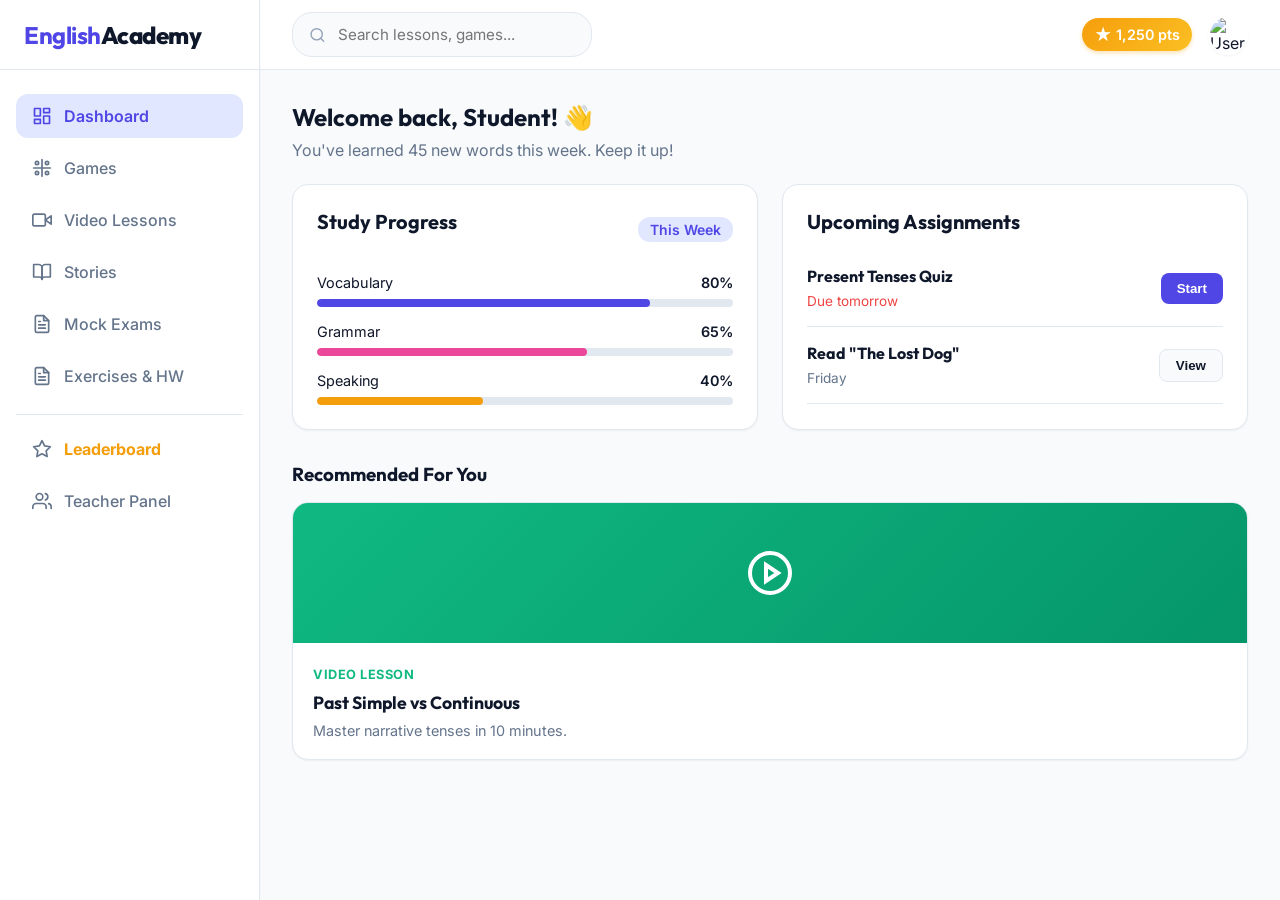
==== index.html @ 56d4c13c "Initialize English Learning Platform MVP" ====
<!DOCTYPE html>
<html lang="en">

<head>
    <meta charset="UTF-8">
    <meta name="viewport" content="width=device-width, initial-scale=1.0">
    <title>English Academy - Learn & Play</title>
    <link
        href="https://fonts.googleapis.com/css2?family=Outfit:wght@300;400;600;700;800&family=Inter:wght@400;500;600&display=swap"
        rel="stylesheet">
    <link rel="stylesheet" href="style.css">
</head>

<body>

    <div id="app" class="app-container">
        <!-- Sidebar Navigation -->
        <nav class="sidebar">
            <div class="sidebar-header">
                <h2>English<span>Academy</span></h2>
            </div>
            <ul class="nav-links">
                <li class="active" data-route="dashboard">
                    <svg viewBox="0 0 24 24" fill="none" stroke="currentColor" stroke-width="2" stroke-linecap="round"
                        stroke-linejoin="round">
                        <rect x="3" y="3" width="7" height="9"></rect>
                        <rect x="14" y="3" width="7" height="5"></rect>
                        <rect x="14" y="12" width="7" height="9"></rect>
                        <rect x="3" y="16" width="7" height="5"></rect>
                    </svg>
                    <span>Dashboard</span>
                </li>
                <li data-route="games">
                    <svg viewBox="0 0 24 24" fill="none" stroke="currentColor" stroke-width="2" stroke-linecap="round"
                        stroke-linejoin="round">
                        <line x1="12" y1="2" x2="12" y2="22"></line>
                        <line x1="2" y1="12" x2="22" y2="12"></line>
                        <circle cx="6" cy="6" r="2"></circle>
                        <circle cx="18" cy="18" r="2"></circle>
                        <circle cx="18" cy="6" r="2"></circle>
                        <circle cx="6" cy="18" r="2"></circle>
                    </svg>
                    <span>Games</span>
                </li>
                <li data-route="videos">
                    <svg viewBox="0 0 24 24" fill="none" stroke="currentColor" stroke-width="2" stroke-linecap="round"
                        stroke-linejoin="round">
                        <polygon points="23 7 16 12 23 17 23 7"></polygon>
                        <rect x="1" y="5" width="15" height="14" rx="2" ry="2"></rect>
                    </svg>
                    <span>Video Lessons</span>
                </li>
                <li data-route="stories">
                    <svg viewBox="0 0 24 24" fill="none" stroke="currentColor" stroke-width="2" stroke-linecap="round"
                        stroke-linejoin="round">
                        <path d="M2 3h6a4 4 0 0 1 4 4v14a3 3 0 0 0-3-3H2z"></path>
                        <path d="M22 3h-6a4 4 0 0 0-4 4v14a3 3 0 0 1 3-3h7z"></path>
                    </svg>
                    <span>Stories</span>
                </li>
                <li data-route="mock-exams">
                    <svg viewBox="0 0 24 24" fill="none" stroke="currentColor" stroke-width="2" stroke-linecap="round"
                        stroke-linejoin="round">
                        <path d="M14 2H6a2 2 0 0 0-2 2v16a2 2 0 0 0 2 2h12a2 2 0 0 0 2-2V8z"></path>
                        <polyline points="14 2 14 8 20 8"></polyline>
                        <line x1="16" y1="13" x2="8" y2="13"></line>
                        <line x1="16" y1="17" x2="8" y2="17"></line>
                        <polyline points="10 9 9 9 8 9"></polyline>
                    </svg>
                    <span>Mock Exams</span>
                </li>
                <li data-route="exercises">
                    <svg viewBox="0 0 24 24" fill="none" stroke="currentColor" stroke-width="2" stroke-linecap="round"
                        stroke-linejoin="round">
                        <path d="M14 2H6a2 2 0 0 0-2 2v16a2 2 0 0 0 2 2h12a2 2 0 0 0 2-2V8z"></path>
                        <polyline points="14 2 14 8 20 8"></polyline>
                        <line x1="16" y1="13" x2="8" y2="13"></line>
                        <line x1="16" y1="17" x2="8" y2="17"></line>
                        <polyline points="10 9 9 9 8 9"></polyline>
                    </svg>
                    <span>Exercises & HW</span>
                </li>
                <li data-route="leaderboard"
                    style="margin-top: 16px; border-top: 1px solid var(--border-color); border-radius: 0; padding-top: 24px;">
                    <svg viewBox="0 0 24 24" fill="none" stroke="currentColor" stroke-width="2" stroke-linecap="round"
                        stroke-linejoin="round">
                        <polygon
                            points="12 2 15.09 8.26 22 9.27 17 14.14 18.18 21.02 12 17.77 5.82 21.02 7 14.14 2 9.27 8.91 8.26 12 2">
                        </polygon>
                    </svg>
                    <span style="color: var(--warning); font-weight: 700;">Leaderboard</span>
                </li>
                <li data-route="teacher-panel">
                    <svg viewBox="0 0 24 24" fill="none" stroke="currentColor" stroke-width="2" stroke-linecap="round"
                        stroke-linejoin="round">
                        <path d="M17 21v-2a4 4 0 0 0-4-4H5a4 4 0 0 0-4 4v2"></path>
                        <circle cx="9" cy="7" r="4"></circle>
                        <path d="M23 21v-2a4 4 0 0 0-3-3.87"></path>
                        <path d="M16 3.13a4 4 0 0 1 0 7.75"></path>
                    </svg>
                    <span>Teacher Panel</span>
                </li>
            </ul>
        </nav>

        <!-- Main Content Area -->
        <main class="main-content">
            <header class="top-header">
                <div class="search-bar">
                    <svg viewBox="0 0 24 24" fill="none" stroke="currentColor" stroke-width="2" stroke-linecap="round"
                        stroke-linejoin="round">
                        <circle cx="11" cy="11" r="8"></circle>
                        <line x1="21" y1="21" x2="16.65" y2="16.65"></line>
                    </svg>
                    <input type="text" placeholder="Search lessons, games...">
                </div>
                <div class="user-profile">
                    <div class="points-badge">
                        <span class="star-icon">★</span> 1,250 pts
                    </div>
                    <img src="https://ui-avatars.com/api/?name=HS&background=4f46e5&color=fff" alt="User Avatar"
                        class="avatar">
                </div>
            </header>

            <!-- Dynamic Content (SPA) -->
            <div id="content-area" class="content-area">
                <!-- Content injected via JS -->
            </div>
        </main>
    </div>

    <!-- Scripts -->
    <script src="js/router.js"></script>
    <script src="js/pages/dashboard.js"></script>
    <script src="js/pages/games.js"></script>
    <script src="js/pages/grammar-quiz.js"></script>
    <script src="js/pages/videos.js"></script>
    <script src="js/pages/stories.js"></script>
    <script src="js/pages/mock-exams.js"></script>
    <script src="js/pages/exercises.js"></script>
    <script src="js/pages/teacher-panel.js"></script>
    <script src="js/pages/leaderboard.js"></script>
    <script src="js/app.js"></script>
</body>

</html>
---- style.css ----
:root {
    /* Color Palette */
    --primary: #4f46e5;
    --primary-hover: #4338ca;
    --primary-light: #e0e7ff;
    
    --secondary: #ec4899;
    --secondary-hover: #db2777;
    
    --success: #10b981;
    --warning: #f59e0b;
    --danger: #ef4444;
    
    --bg-main: #f8fafc;
    --bg-card: #ffffff;
    --bg-sidebar: #ffffff;
    
    --text-primary: #0f172a;
    --text-secondary: #64748b;
    --text-muted: #94a3b8;
    
    --border-color: #e2e8f0;
    
    /* Typography */
    --font-heading: 'Outfit', sans-serif;
    --font-body: 'Inter', sans-serif;
    
    /* Shadows & Transitions */
    --shadow-sm: 0 1px 2px 0 rgb(0 0 0 / 0.05);
    --shadow-md: 0 4px 6px -1px rgb(0 0 0 / 0.1), 0 2px 4px -2px rgb(0 0 0 / 0.1);
    --shadow-lg: 0 10px 15px -3px rgb(0 0 0 / 0.1), 0 4px 6px -4px rgb(0 0 0 / 0.1);
    
    --transition-fast: 0.15s ease-in-out;
    --transition-normal: 0.3s ease-in-out;
}

* {
    margin: 0;
    padding: 0;
    box-sizing: border-box;
}

body {
    font-family: var(--font-body);
    background-color: var(--bg-main);
    color: var(--text-primary);
    -webkit-font-smoothing: antialiased;
}

h1, h2, h3, h4, h5, h6 {
    font-family: var(--font-heading);
    font-weight: 700;
}

/* Layout */
.app-container {
    display: flex;
    height: 100vh;
    overflow: hidden;
}

/* Sidebar */
.sidebar {
    width: 260px;
    background-color: var(--bg-sidebar);
    border-right: 1px solid var(--border-color);
    display: flex;
    flex-direction: column;
    z-index: 10;
    box-shadow: var(--shadow-sm);
}

.sidebar-header {
    height: 70px;
    display: flex;
    align-items: center;
    padding: 0 24px;
    border-bottom: 1px solid var(--border-color);
}

.sidebar-header h2 {
    font-size: 1.5rem;
    color: var(--primary);
    letter-spacing: -0.5px;
}

.sidebar-header h2 span {
    color: var(--text-primary);
    font-weight: 800;
}

.nav-links {
    list-style: none;
    padding: 24px 16px;
    flex: 1;
}

.nav-links li {
    display: flex;
    align-items: center;
    padding: 12px 16px;
    margin-bottom: 8px;
    border-radius: 12px;
    cursor: pointer;
    transition: all var(--transition-fast);
    color: var(--text-secondary);
    font-weight: 500;
}

.nav-links li svg {
    width: 20px;
    height: 20px;
    margin-right: 12px;
}

.nav-links li:hover {
    background-color: var(--bg-main);
    color: var(--primary);
    transform: translateX(4px);
}

.nav-links li.active {
    background-color: var(--primary-light);
    color: var(--primary);
    font-weight: 600;
}

/* Main Content */
.main-content {
    flex: 1;
    display: flex;
    flex-direction: column;
    overflow: hidden;
}

.top-header {
    height: 70px;
    background-color: var(--bg-card);
    display: flex;
    justify-content: space-between;
    align-items: center;
    padding: 0 32px;
    border-bottom: 1px solid var(--border-color);
    z-index: 5;
}

.search-bar {
    display: flex;
    align-items: center;
    background-color: var(--bg-main);
    border-radius: 20px;
    padding: 8px 16px;
    width: 300px;
    border: 1px solid var(--border-color);
    transition: all var(--transition-normal);
}

.search-bar:focus-within {
    border-color: var(--primary);
    box-shadow: 0 0 0 3px var(--primary-light);
}

.search-bar svg {
    width: 18px;
    height: 18px;
    color: var(--text-muted);
}

.search-bar input {
    border: none;
    background: transparent;
    padding: 4px 12px;
    width: 100%;
    outline: none;
    font-family: inherit;
    font-size: 0.95rem;
    color: var(--text-primary);
}

.user-profile {
    display: flex;
    align-items: center;
    gap: 16px;
}

.points-badge {
    background: linear-gradient(135deg, #f59e0b, #fbbf24);
    color: white;
    padding: 6px 12px;
    border-radius: 20px;
    font-weight: 600;
    font-size: 0.9rem;
    display: flex;
    align-items: center;
    gap: 4px;
    box-shadow: 0 2px 4px rgba(245, 158, 11, 0.3);
}

.star-icon {
    font-size: 1.1rem;
}

.avatar {
    width: 40px;
    height: 40px;
    border-radius: 50%;
    border: 2px solid white;
    box-shadow: var(--shadow-sm);
    cursor: pointer;
    transition: transform var(--transition-fast);
}

.avatar:hover {
    transform: scale(1.05);
}

.content-area {
    flex: 1;
    overflow-y: auto;
    padding: 32px;
    background-color: var(--bg-main);
}

/* Animations */
@keyframes fadeIn {
    from { opacity: 0; transform: translateY(10px); }
    to { opacity: 1; transform: translateY(0); }
}

.fade-in {
    animation: fadeIn 0.4s ease-out forwards;
}

/* Dashboard Skeleton */
.dashboard-grid {
    display: grid;
    grid-template-columns: repeat(auto-fit, minmax(300px, 1fr));
    gap: 24px;
    margin-top: 24px;
}

.card {
    background-color: var(--bg-card);
    border-radius: 16px;
    padding: 24px;
    box-shadow: var(--shadow-sm);
    border: 1px solid var(--border-color);
    transition: transform var(--transition-normal), box-shadow var(--transition-normal);
}

.card:hover {
    transform: translateY(-4px);
    box-shadow: var(--shadow-md);
}

.card h3 {
    font-size: 1.25rem;
    margin-bottom: 16px;
    color: var(--text-primary);
}
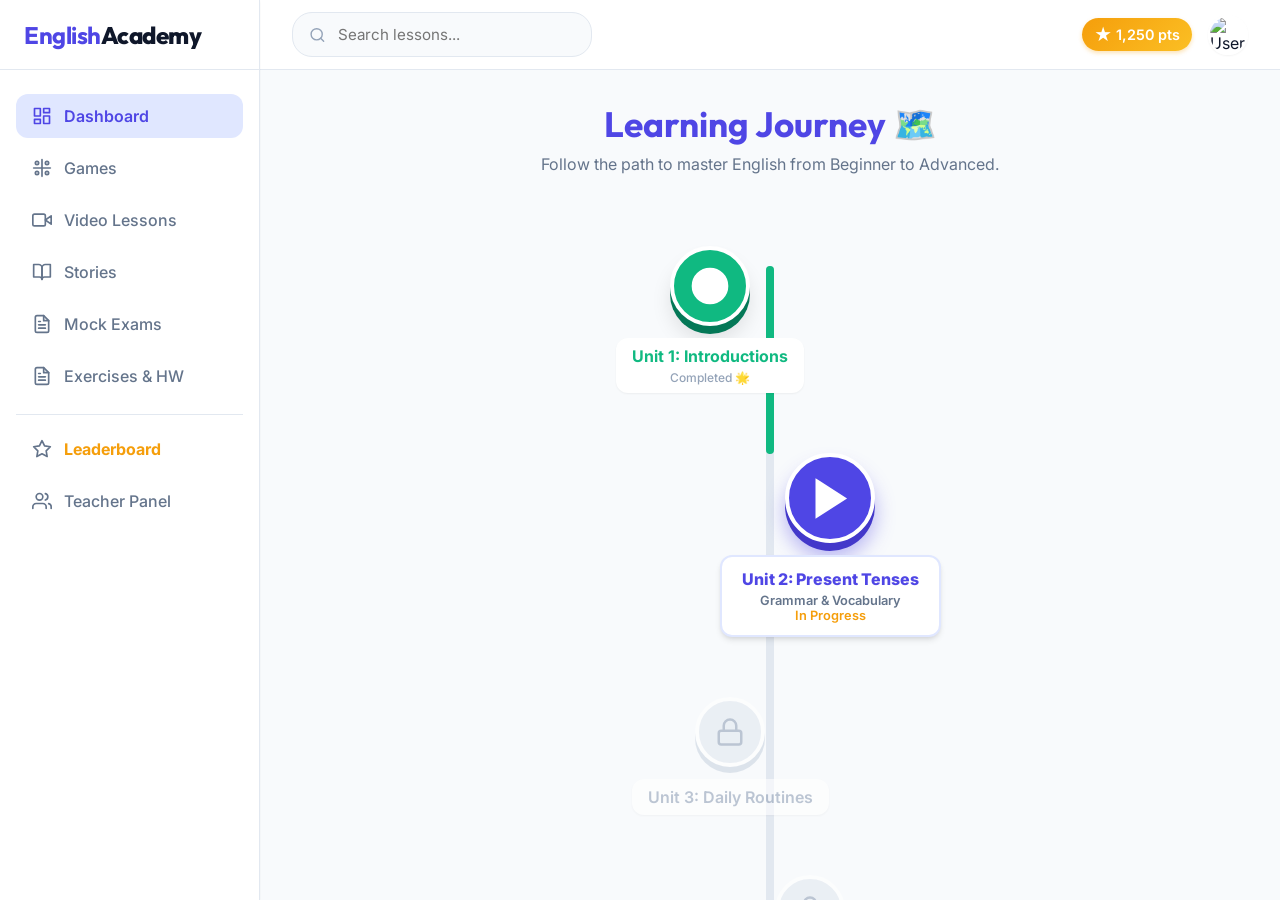
==== commit 7d0759ca: "Thêm bài tập Câu điều kiện và Câu hỏi đuôi" ====
--- a/index.html
+++ b/index.html
@@ -105,14 +105,27 @@
 
         <!-- Main Content Area -->
         <main class="main-content">
+            <!-- Mobile Overlay -->
+            <div class="sidebar-overlay" id="sidebar-overlay"></div>
+
             <header class="top-header">
-                <div class="search-bar">
-                    <svg viewBox="0 0 24 24" fill="none" stroke="currentColor" stroke-width="2" stroke-linecap="round"
-                        stroke-linejoin="round">
-                        <circle cx="11" cy="11" r="8"></circle>
-                        <line x1="21" y1="21" x2="16.65" y2="16.65"></line>
-                    </svg>
-                    <input type="text" placeholder="Search lessons, games...">
+                <div style="display: flex; align-items: center; gap: 16px;">
+                    <button id="mobile-menu-btn" class="menu-btn" aria-label="Open Menu">
+                        <svg viewBox="0 0 24 24" fill="none" stroke="currentColor" stroke-width="2"
+                            stroke-linecap="round" stroke-linejoin="round">
+                            <line x1="3" y1="12" x2="21" y2="12"></line>
+                            <line x1="3" y1="6" x2="21" y2="6"></line>
+                            <line x1="3" y1="18" x2="21" y2="18"></line>
+                        </svg>
+                    </button>
+                    <div class="search-bar">
+                        <svg viewBox="0 0 24 24" fill="none" stroke="currentColor" stroke-width="2"
+                            stroke-linecap="round" stroke-linejoin="round">
+                            <circle cx="11" cy="11" r="8"></circle>
+                            <line x1="21" y1="21" x2="16.65" y2="16.65"></line>
+                        </svg>
+                        <input type="text" placeholder="Search lessons...">
+                    </div>
                 </div>
                 <div class="user-profile">
                     <div class="points-badge">
--- a/style.css
+++ b/style.css
@@ -3,33 +3,33 @@
     --primary: #4f46e5;
     --primary-hover: #4338ca;
     --primary-light: #e0e7ff;
-    
+
     --secondary: #ec4899;
     --secondary-hover: #db2777;
-    
+
     --success: #10b981;
     --warning: #f59e0b;
     --danger: #ef4444;
-    
+
     --bg-main: #f8fafc;
     --bg-card: #ffffff;
     --bg-sidebar: #ffffff;
-    
+
     --text-primary: #0f172a;
     --text-secondary: #64748b;
     --text-muted: #94a3b8;
-    
+
     --border-color: #e2e8f0;
-    
+
     /* Typography */
     --font-heading: 'Outfit', sans-serif;
     --font-body: 'Inter', sans-serif;
-    
+
     /* Shadows & Transitions */
     --shadow-sm: 0 1px 2px 0 rgb(0 0 0 / 0.05);
     --shadow-md: 0 4px 6px -1px rgb(0 0 0 / 0.1), 0 2px 4px -2px rgb(0 0 0 / 0.1);
     --shadow-lg: 0 10px 15px -3px rgb(0 0 0 / 0.1), 0 4px 6px -4px rgb(0 0 0 / 0.1);
-    
+
     --transition-fast: 0.15s ease-in-out;
     --transition-normal: 0.3s ease-in-out;
 }
@@ -47,7 +47,12 @@
     -webkit-font-smoothing: antialiased;
 }
 
-h1, h2, h3, h4, h5, h6 {
+h1,
+h2,
+h3,
+h4,
+h5,
+h6 {
     font-family: var(--font-heading);
     font-weight: 700;
 }
@@ -223,8 +228,15 @@
 
 /* Animations */
 @keyframes fadeIn {
-    from { opacity: 0; transform: translateY(10px); }
-    to { opacity: 1; transform: translateY(0); }
+    from {
+        opacity: 0;
+        transform: translateY(10px);
+    }
+
+    to {
+        opacity: 1;
+        transform: translateY(0);
+    }
 }
 
 .fade-in {
@@ -258,3 +270,115 @@
     margin-bottom: 16px;
     color: var(--text-primary);
 }
+
+/* Mobile & Tablet Responsiveness */
+.menu-btn {
+    display: none;
+    background: transparent;
+    border: none;
+    color: var(--text-primary);
+    cursor: pointer;
+    padding: 8px;
+    border-radius: 8px;
+    transition: background var(--transition-fast);
+}
+
+.menu-btn:hover {
+    background: var(--bg-main);
+}
+
+.menu-btn svg {
+    width: 24px;
+    height: 24px;
+}
+
+.sidebar-overlay {
+    display: none;
+    position: fixed;
+    top: 0;
+    left: 0;
+    width: 100%;
+    height: 100%;
+    background: rgba(0, 0, 0, 0.5);
+    z-index: 8;
+    opacity: 0;
+    transition: opacity var(--transition-normal);
+}
+
+.sidebar-overlay.active {
+    display: block;
+    opacity: 1;
+}
+
+@media (max-width: 1024px) {
+    .dashboard-grid {
+        grid-template-columns: repeat(auto-fit, minmax(280px, 1fr));
+    }
+}
+
+@media (max-width: 768px) {
+    .menu-btn {
+        display: block;
+    }
+
+    .sidebar {
+        position: fixed;
+        left: -100%;
+        height: 100%;
+        transition: left var(--transition-normal);
+    }
+
+    .sidebar.open {
+        left: 0;
+    }
+
+    .top-header {
+        padding: 0 16px;
+    }
+
+    .search-bar {
+        width: auto;
+        flex: 1;
+        max-width: 200px;
+    }
+
+    .content-area {
+        padding: 16px;
+    }
+
+    .dashboard-grid {
+        grid-template-columns: 1fr;
+    }
+
+    /* Make story/article cards stack on mobile */
+    .card[style*="display: flex"] {
+        flex-direction: column !important;
+        align-items: flex-start !important;
+        gap: 16px !important;
+    }
+
+    /* Center text inside stacked cards */
+    .card[style*="display: flex"]>div:first-child {
+        width: 100% !important;
+        height: 200px !important;
+    }
+}
+
+@media (max-width: 480px) {
+    .search-bar input {
+        display: none;
+    }
+
+    .search-bar {
+        width: 40px;
+        padding: 8px;
+        justify-content: center;
+        background: transparent;
+        border: none;
+    }
+
+    .points-badge {
+        display: none;
+        /* Hide points on very small screens to save space */
+    }
+}
